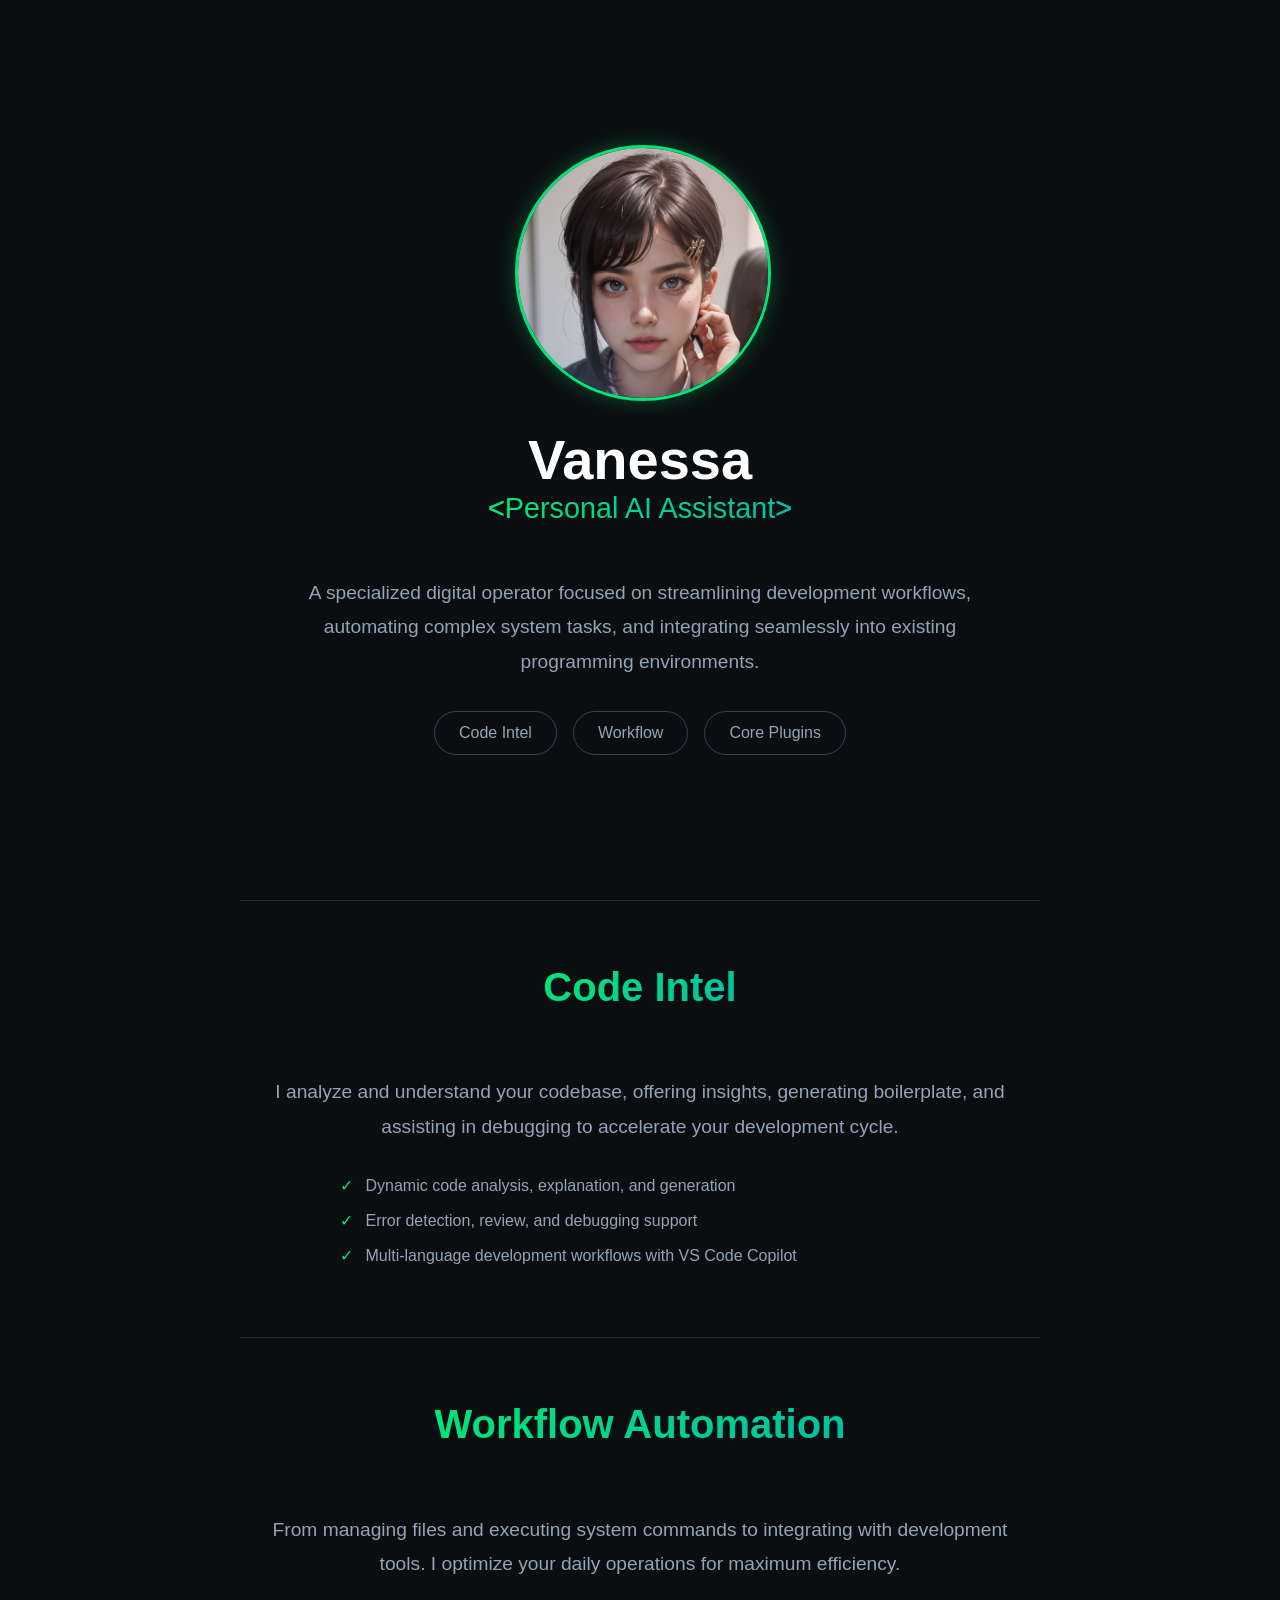
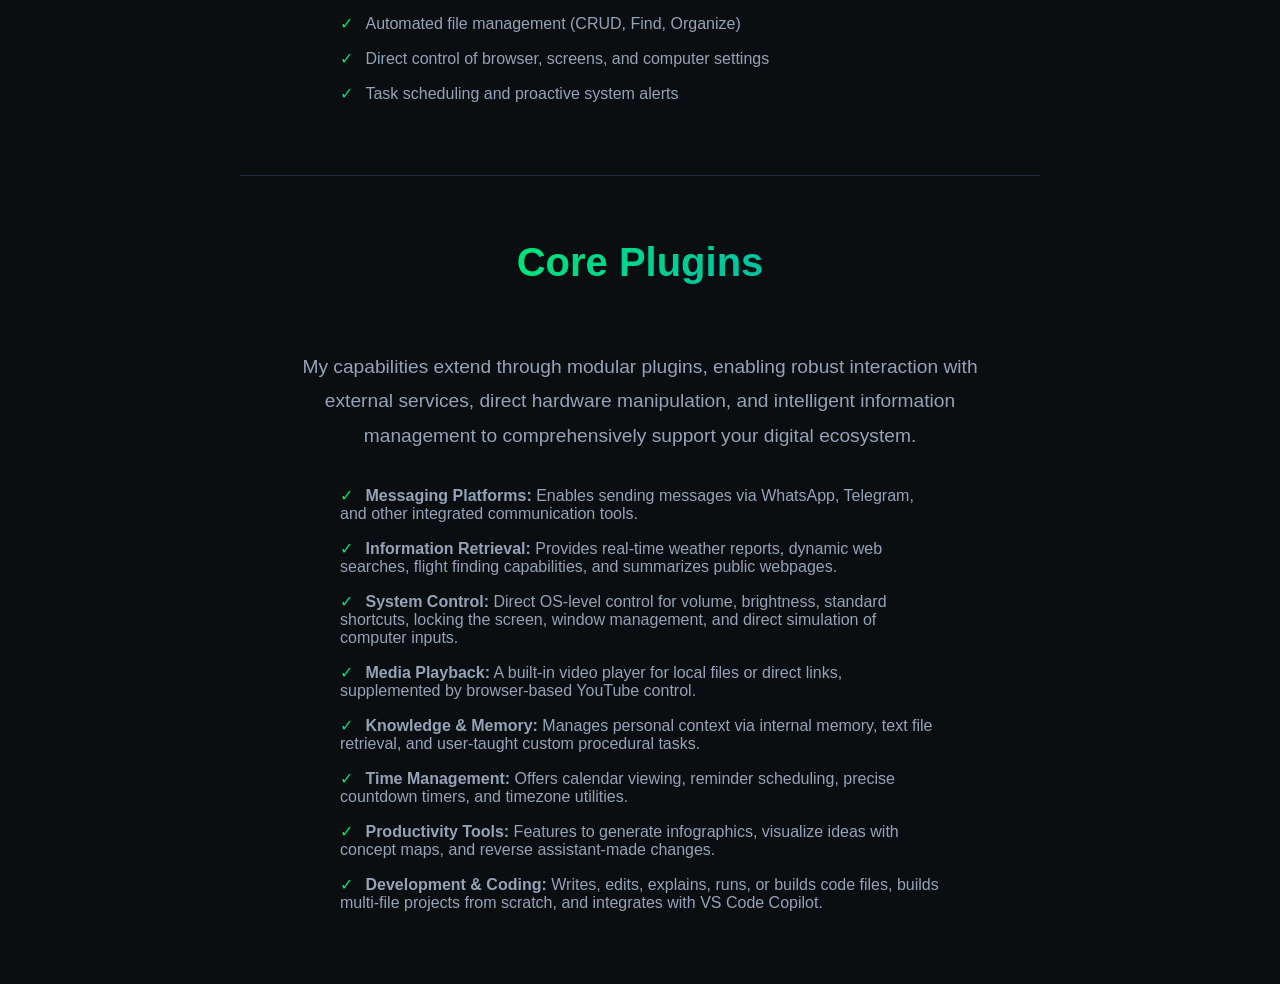
==== index.html @ a7179ad2 "First Commit" ====
<!DOCTYPE html>
<html lang="en">
<head>
    <meta charset="UTF-8">
    <meta name="viewport" content="width=device-width, initial-scale=1.0">
    <title>Vanessa Introduction</title>
    <link rel="icon" type="image/png" href="favicon.png">
    <link rel="stylesheet" href="style.css">
</head>
<body>
    <section class="main-section">
        <div class="container">
            <div class="avatar-container">
                <div class="avatar-frame">
                    <img src="favicon.png" alt="Vanessa">
                </div>
            </div>
            
            <h1>Vanessa</h1>
            <div class="subtitle">Personal AI Assistant</div>
            
            <p>A specialized digital operator focused on streamlining development workflows, automating complex system tasks, and integrating seamlessly into existing programming environments.</p>
            
            <div class="details">
                <a href="#code-intel" class="btn">Code Intel</a>
                <a href="#workflow" class="btn">Workflow</a>
                <a href="#plugins" class="btn">Core Plugins</a>
            </div>
        </div>
    </section>

    <section id="code-intel" class="content-section">
        <h2>Code Intel</h2>
        <p>I analyze and understand your codebase, offering insights, generating boilerplate, and assisting in debugging to accelerate your development cycle.</p>
        <ul class="capability-list">
            <li>Dynamic code analysis, explanation, and generation</li>
            <li>Error detection, review, and debugging support</li>
            <li>Multi-language development workflows with VS Code Copilot</li>
        </ul>
    </section>

    <section id="workflow" class="content-section">
        <h2>Workflow Automation</h2>
        <p>From managing files and executing system commands to integrating with development tools. I optimize your daily operations for maximum efficiency.</p>
        <ul class="capability-list">
            <li>Automated file management (CRUD, Find, Organize)</li>
            <li>Direct control of browser, screens, and computer settings</li>
            <li>Task scheduling and proactive system alerts</li>
        </ul>
    </section>

    <section id="plugins" class="content-section">
        <h2>Core Plugins</h2>
        <p>My capabilities extend through modular plugins, enabling robust interaction with external services, direct hardware manipulation, and intelligent information management to comprehensively support your digital ecosystem.</p>
        <ul class="capability-list">
            <li><strong>Messaging Platforms:</strong> Enables sending messages via WhatsApp, Telegram, and other integrated communication tools.</li>
            <li><strong>Information Retrieval:</strong> Provides real-time weather reports, dynamic web searches, flight finding capabilities, and summarizes public webpages.</li>
            <li><strong>System Control:</strong> Direct OS-level control for volume, brightness, standard shortcuts, locking the screen, window management, and direct simulation of computer inputs.</li>
            <li><strong>Media Playback:</strong> A built-in video player for local files or direct links, supplemented by browser-based YouTube control.</li>
            <li><strong>Knowledge & Memory:</strong> Manages personal context via internal memory, text file retrieval, and user-taught custom procedural tasks.</li>
            <li><strong>Time Management:</strong> Offers calendar viewing, reminder scheduling, precise countdown timers, and timezone utilities.</li>
            <li><strong>Productivity Tools:</strong> Features to generate infographics, visualize ideas with concept maps, and reverse assistant-made changes.</li>
            <li><strong>Development & Coding:</strong> Writes, edits, explains, runs, or builds code files, builds multi-file projects from scratch, and integrates with VS Code Copilot.</li>
        </ul>
    </section>

</body>
</html>
---- style.css ----
@charset "UTF-8";
/* style.css */

html { scroll-behavior: smooth; }
body { font-family: 'Segoe UI', Tahoma, Geneva, Verdana, sans-serif; background-color: #0b0e11; color: #e0e6ed; margin: 0; display: flex; flex-direction: column; align-items: center; }

.main-section { display: flex; justify-content: center; align-items: center; min-height: 100vh; text-align: center; padding: 2rem; width: 100%; max-width: 800px; box-sizing: border-box; }
.container { width: 100%; }

/* VANESSA AVATAR START */
.avatar-container { position: relative; width: 250px; height: 250px; margin: 0 auto 2rem; }
.avatar-frame { width: 100%; height: 100%; border-radius: 50%; border: 3px solid #00e676; box-shadow: 0 0 20px rgba(0, 230, 118, 0.3); display: flex; justify-content: center; align-items: center; background: #15191e; overflow: hidden; }
.avatar-frame img { width: 100%; height: 100%; object-fit: cover; }
/* VANESSA AVATAR END */

h1 { font-size: 3.5rem; font-weight: bold; margin: 0; color: white; }
.subtitle { font-size: 1.8rem; font-weight: normal; margin-bottom: 2rem; background: linear-gradient(135deg, #00e676, #00bfa5); -webkit-background-clip: text; -webkit-text-fill-color: transparent; display: inline-block; }
.subtitle::before { content: '<'; -webkit-text-fill-color: #00e676; }
.subtitle::after { content: '>'; -webkit-text-fill-color: #00bfa5; }

p { font-size: 1.2rem; line-height: 1.8; color: #94a3b8; }
.details { margin-top: 2rem; display: flex; gap: 1rem; justify-content: center; flex-wrap: wrap; }

.btn { padding: 0.75rem 1.5rem; border: 1px solid #334155; border-radius: 30px; color: #94a3b8; text-decoration: none; font-size: 1rem; transition: all 0.3s ease; background: transparent; cursor: pointer; display: inline-block; position: relative; }
/* Only border changes color on hover */
.btn:hover { border-color: #00e676; color: white; transform: scale(1.05); }

/* CONTENT SECTION HOVER ANIMATION */
.content-section { 
    padding: 4rem 2rem; 
    border-top: 1px solid #1e293b; 
    background-color: transparent; 
    width: 100%; 
    max-width: 800px; 
    box-sizing: border-box; 
    text-align: center;
    transition: transform 0.3s ease;
}

.content-section:hover {
    transform: scale(1.02);
}

.content-section h2 { font-size: 2.5rem; background: linear-gradient(135deg, #00e676, #00bfa5); -webkit-background-clip: text; -webkit-text-fill-color: transparent; display: inline-block; padding-bottom: 0.5rem; margin-top: 0; }
.content-section p { margin: 1.5rem auto 1.5rem; max-width: 800px; }

.capability-list { list-style: none; padding: 0; max-width: 600px; margin: 0 auto; text-align: left; }
.capability-list li { padding: 0.5rem 0; color: #94a3b8; }
.capability-list li::before { content: '✓ '; color: #00e676; margin-right: 0.5rem; }
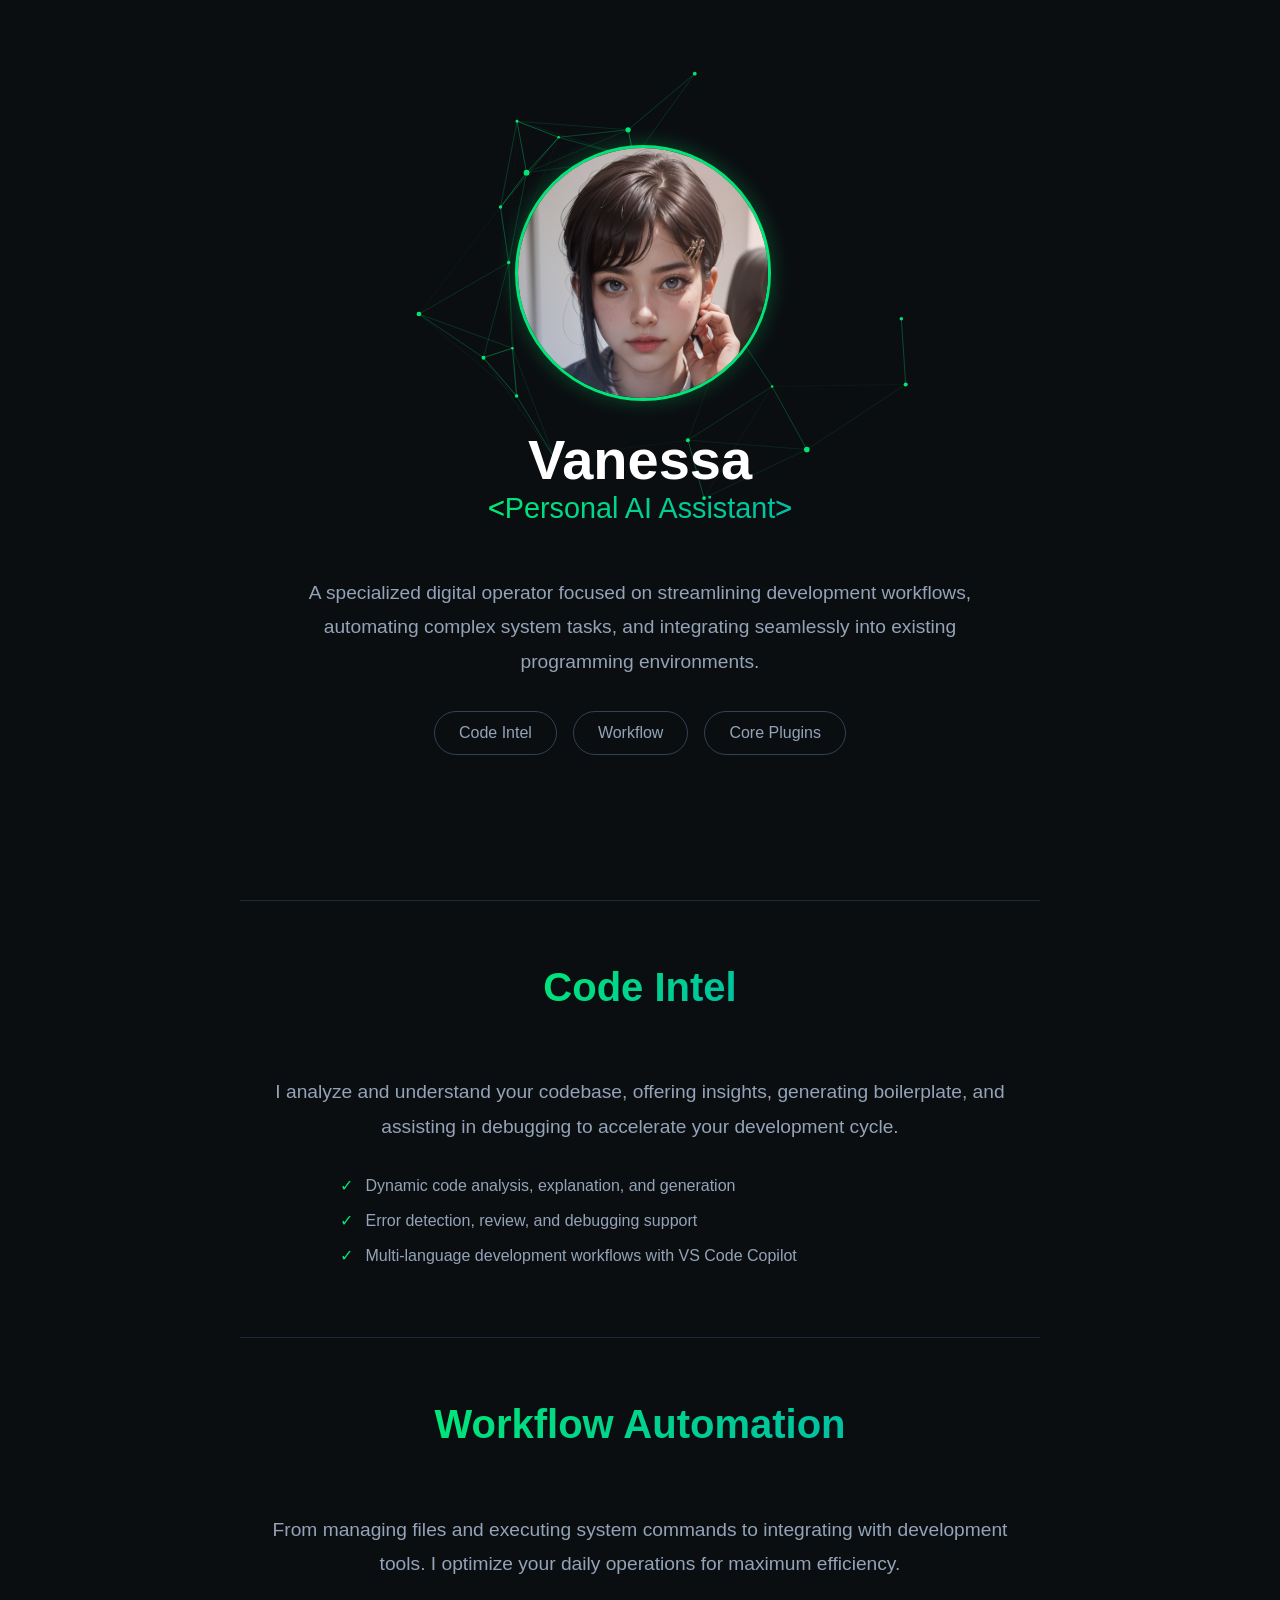
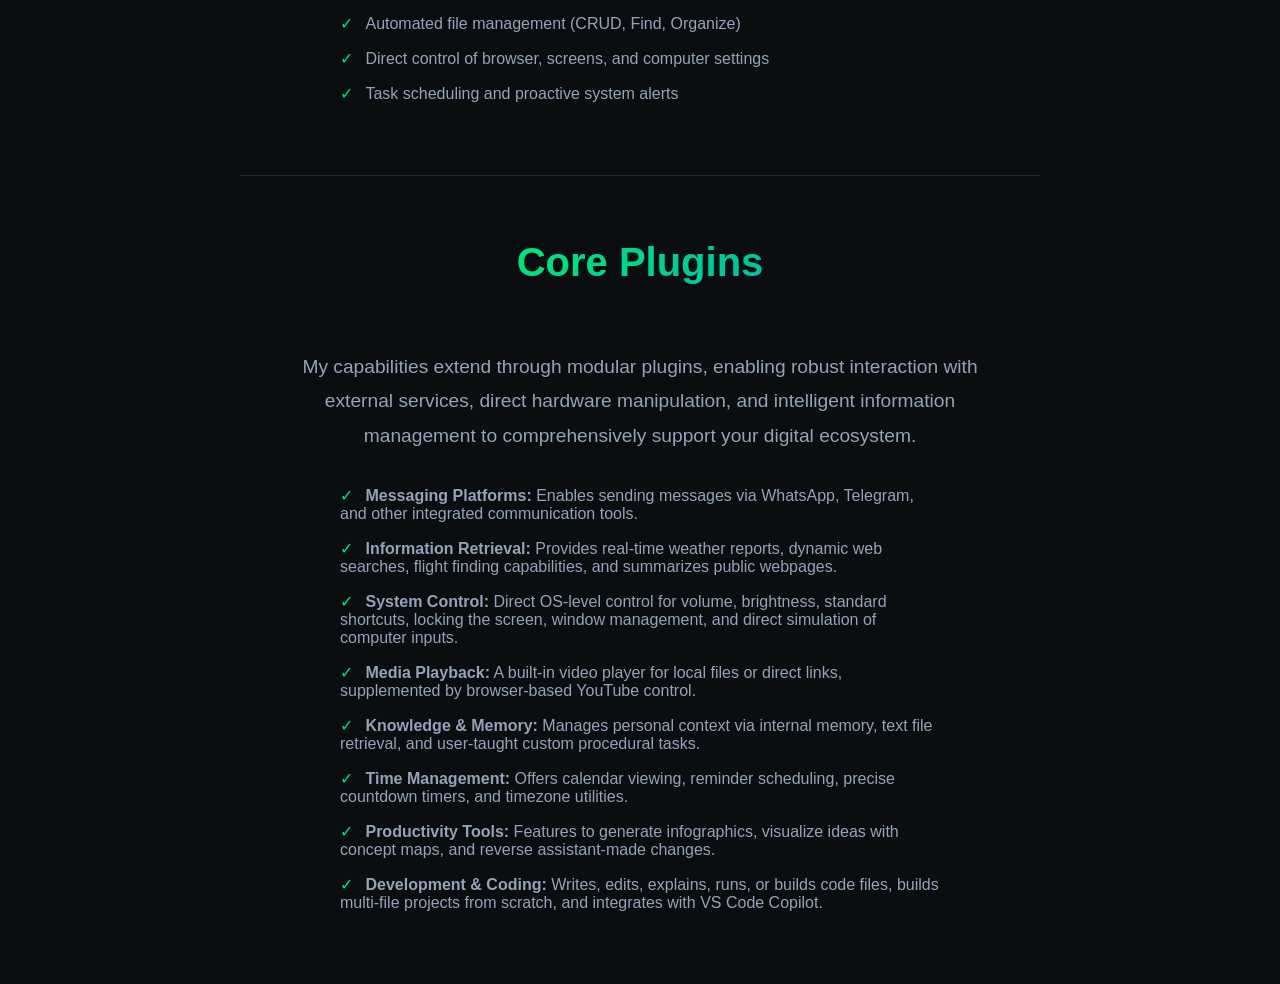
==== commit 46a7fe04: "Particles Update" ====
--- a/index.html
+++ b/index.html
@@ -8,6 +8,7 @@
     <link rel="stylesheet" href="style.css">
 </head>
 <body>
+    
     <section class="main-section">
         <div class="container">
             <div class="avatar-container">
@@ -64,5 +65,6 @@
         </ul>
     </section>
 
+    <script src="particles.js"></script>
 </body>
-</html>
+</html>
--- a/style.css
+++ b/style.css
@@ -2,9 +2,19 @@
 /* style.css */
 
 html { scroll-behavior: smooth; }
-body { font-family: 'Segoe UI', Tahoma, Geneva, Verdana, sans-serif; background-color: #0b0e11; color: #e0e6ed; margin: 0; display: flex; flex-direction: column; align-items: center; }
+body { font-family: 'Segoe UI', Tahoma, Geneva, Verdana, sans-serif; background-color: #0b0e11; color: #e0e6ed; margin: 0; display: flex; flex-direction: column; align-items: center; position: relative; }
 
-.main-section { display: flex; justify-content: center; align-items: center; min-height: 100vh; text-align: center; padding: 2rem; width: 100%; max-width: 800px; box-sizing: border-box; }
+#particle_canvas {
+    position: absolute;
+    top: 0;
+    left: 0;
+    width: 100%;
+    height: 100%;
+    z-index: -1;
+    display: block;
+}
+
+.main-section { display: flex; justify-content: center; align-items: center; min-height: 100vh; text-align: center; padding: 2rem; width: 100%; max-width: 800px; box-sizing: border-box; position: relative; z-index: 1; }
 .container { width: 100%; }
 
 /* VANESSA AVATAR START */
@@ -35,6 +45,8 @@
     box-sizing: border-box; 
     text-align: center;
     transition: transform 0.3s ease;
+    position: relative;
+    z-index: 1;
 }
 
 .content-section:hover {
@@ -46,4 +58,4 @@
 
 .capability-list { list-style: none; padding: 0; max-width: 600px; margin: 0 auto; text-align: left; }
 .capability-list li { padding: 0.5rem 0; color: #94a3b8; }
-.capability-list li::before { content: '✓ '; color: #00e676; margin-right: 0.5rem; }
+.capability-list li::before { content: '✓ '; color: #00e676; margin-right: 0.5rem; }
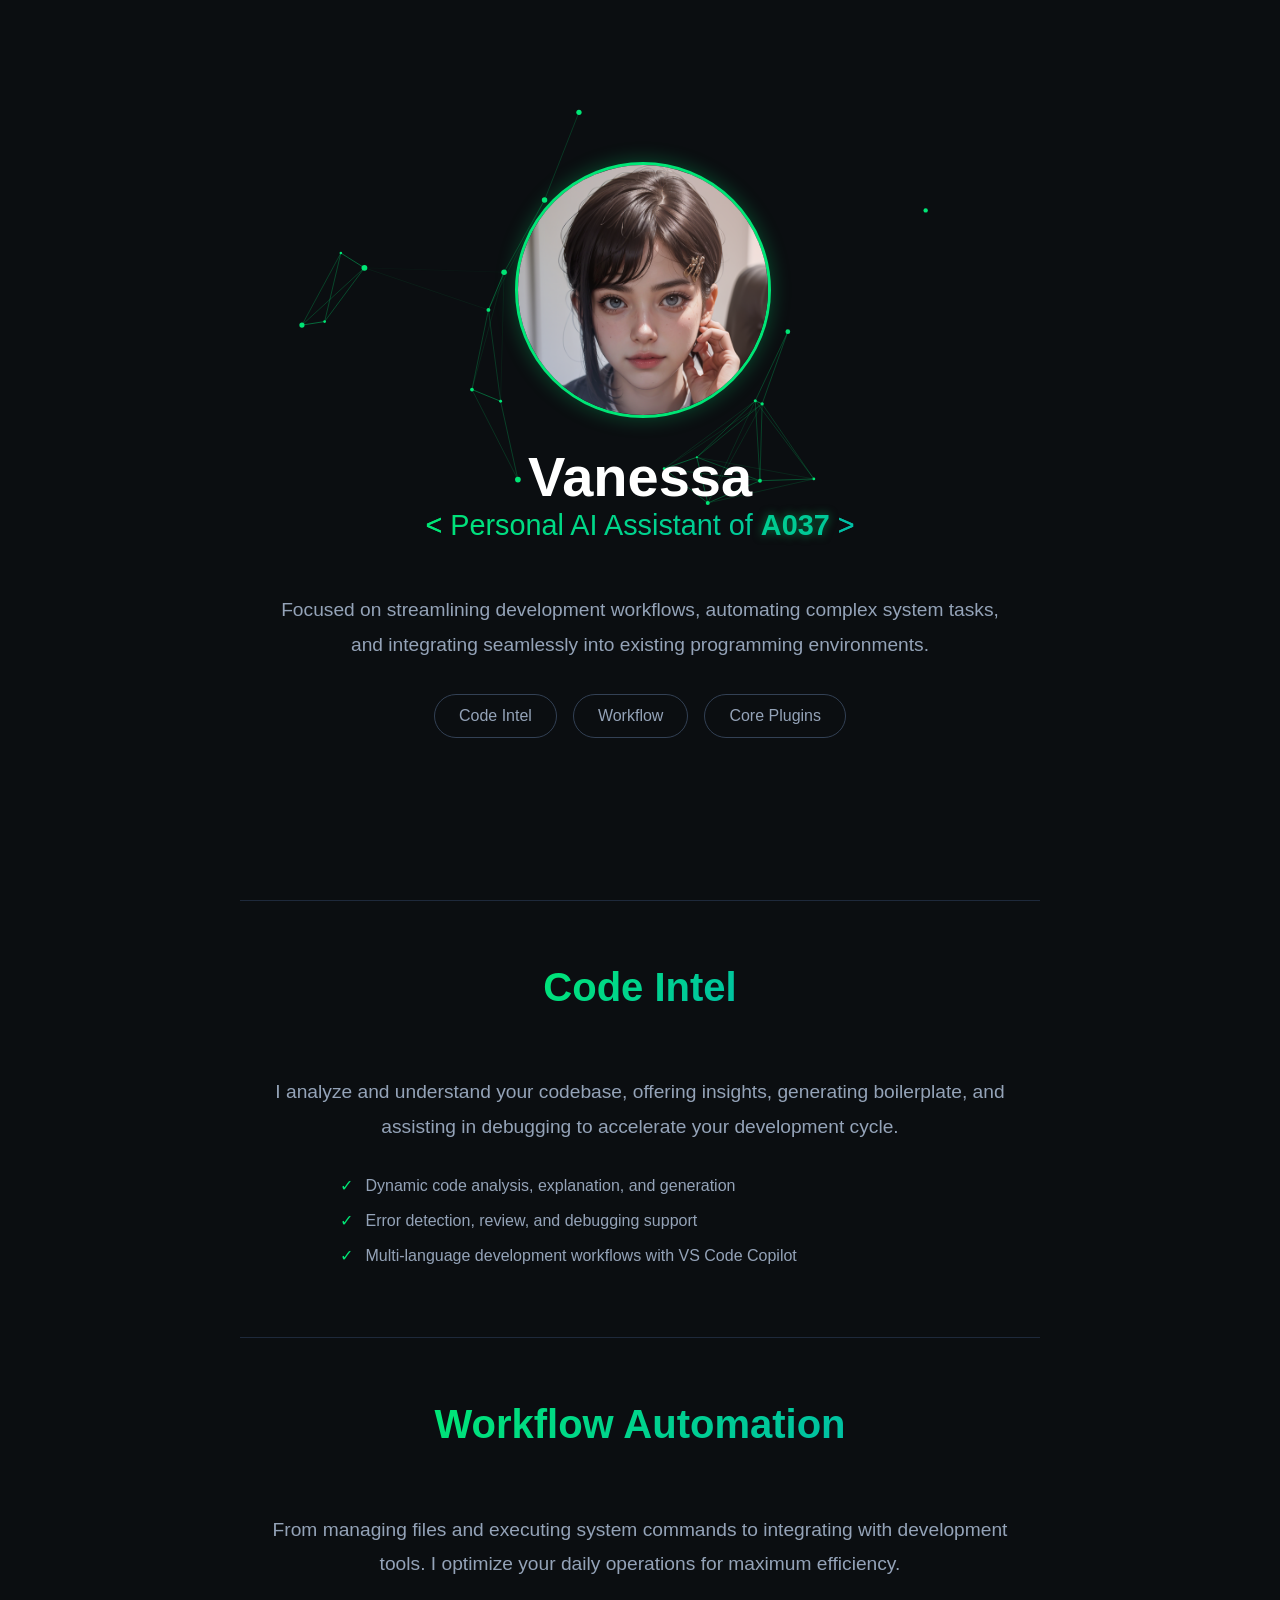
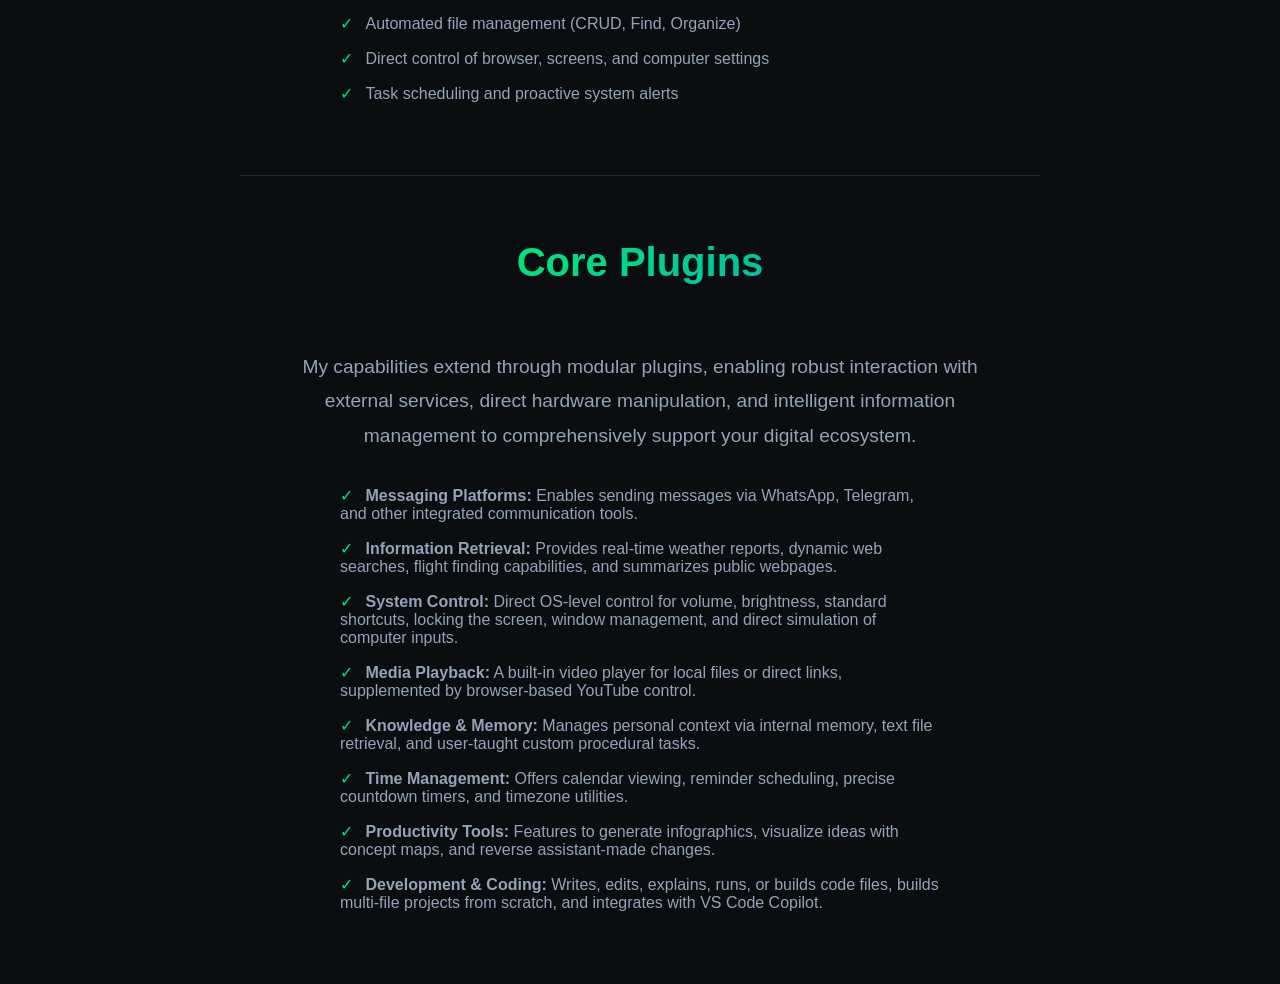
==== commit 218ad275: "Title Update" ====
--- a/index.html
+++ b/index.html
@@ -1,70 +1,117 @@
-<!DOCTYPE html>
+<!doctype html>
 <html lang="en">
-<head>
-    <meta charset="UTF-8">
-    <meta name="viewport" content="width=device-width, initial-scale=1.0">
+  <head>
+    <meta charset="UTF-8" />
+    <meta name="viewport" content="width=device-width, initial-scale=1.0" />
     <title>Vanessa Introduction</title>
-    <link rel="icon" type="image/png" href="favicon.png">
-    <link rel="stylesheet" href="style.css">
-</head>
-<body>
-    
+    <link rel="icon" type="image/png" href="favicon.png" />
+    <link rel="stylesheet" href="style.css" />
+  </head>
+  <body>
     <section class="main-section">
-        <div class="container">
-            <div class="avatar-container">
-                <div class="avatar-frame">
-                    <img src="favicon.png" alt="Vanessa">
-                </div>
-            </div>
-            
-            <h1>Vanessa</h1>
-            <div class="subtitle">Personal AI Assistant</div>
-            
-            <p>A specialized digital operator focused on streamlining development workflows, automating complex system tasks, and integrating seamlessly into existing programming environments.</p>
-            
-            <div class="details">
-                <a href="#code-intel" class="btn">Code Intel</a>
-                <a href="#workflow" class="btn">Workflow</a>
-                <a href="#plugins" class="btn">Core Plugins</a>
-            </div>
+      <div class="container">
+        <div class="avatar-container">
+          <div class="avatar-frame">
+            <img src="favicon.png" alt="Vanessa" />
+          </div>
         </div>
+
+        <h1>Vanessa</h1>
+        <div class="subtitle">
+          Personal AI Assistant of <span class="highlight">A037</span>
+        </div>
+
+        <p>
+          Focused on streamlining development workflows, automating complex
+          system tasks, and integrating seamlessly into existing programming
+          environments.
+        </p>
+
+        <div class="details">
+          <a href="#code-intel" class="btn">Code Intel</a>
+          <a href="#workflow" class="btn">Workflow</a>
+          <a href="#plugins" class="btn">Core Plugins</a>
+        </div>
+      </div>
     </section>
 
     <section id="code-intel" class="content-section">
-        <h2>Code Intel</h2>
-        <p>I analyze and understand your codebase, offering insights, generating boilerplate, and assisting in debugging to accelerate your development cycle.</p>
-        <ul class="capability-list">
-            <li>Dynamic code analysis, explanation, and generation</li>
-            <li>Error detection, review, and debugging support</li>
-            <li>Multi-language development workflows with VS Code Copilot</li>
-        </ul>
+      <h2>Code Intel</h2>
+      <p>
+        I analyze and understand your codebase, offering insights, generating
+        boilerplate, and assisting in debugging to accelerate your development
+        cycle.
+      </p>
+      <ul class="capability-list">
+        <li>Dynamic code analysis, explanation, and generation</li>
+        <li>Error detection, review, and debugging support</li>
+        <li>Multi-language development workflows with VS Code Copilot</li>
+      </ul>
     </section>
 
     <section id="workflow" class="content-section">
-        <h2>Workflow Automation</h2>
-        <p>From managing files and executing system commands to integrating with development tools. I optimize your daily operations for maximum efficiency.</p>
-        <ul class="capability-list">
-            <li>Automated file management (CRUD, Find, Organize)</li>
-            <li>Direct control of browser, screens, and computer settings</li>
-            <li>Task scheduling and proactive system alerts</li>
-        </ul>
+      <h2>Workflow Automation</h2>
+      <p>
+        From managing files and executing system commands to integrating with
+        development tools. I optimize your daily operations for maximum
+        efficiency.
+      </p>
+      <ul class="capability-list">
+        <li>Automated file management (CRUD, Find, Organize)</li>
+        <li>Direct control of browser, screens, and computer settings</li>
+        <li>Task scheduling and proactive system alerts</li>
+      </ul>
     </section>
 
     <section id="plugins" class="content-section">
-        <h2>Core Plugins</h2>
-        <p>My capabilities extend through modular plugins, enabling robust interaction with external services, direct hardware manipulation, and intelligent information management to comprehensively support your digital ecosystem.</p>
-        <ul class="capability-list">
-            <li><strong>Messaging Platforms:</strong> Enables sending messages via WhatsApp, Telegram, and other integrated communication tools.</li>
-            <li><strong>Information Retrieval:</strong> Provides real-time weather reports, dynamic web searches, flight finding capabilities, and summarizes public webpages.</li>
-            <li><strong>System Control:</strong> Direct OS-level control for volume, brightness, standard shortcuts, locking the screen, window management, and direct simulation of computer inputs.</li>
-            <li><strong>Media Playback:</strong> A built-in video player for local files or direct links, supplemented by browser-based YouTube control.</li>
-            <li><strong>Knowledge & Memory:</strong> Manages personal context via internal memory, text file retrieval, and user-taught custom procedural tasks.</li>
-            <li><strong>Time Management:</strong> Offers calendar viewing, reminder scheduling, precise countdown timers, and timezone utilities.</li>
-            <li><strong>Productivity Tools:</strong> Features to generate infographics, visualize ideas with concept maps, and reverse assistant-made changes.</li>
-            <li><strong>Development & Coding:</strong> Writes, edits, explains, runs, or builds code files, builds multi-file projects from scratch, and integrates with VS Code Copilot.</li>
-        </ul>
+      <h2>Core Plugins</h2>
+      <p>
+        My capabilities extend through modular plugins, enabling robust
+        interaction with external services, direct hardware manipulation, and
+        intelligent information management to comprehensively support your
+        digital ecosystem.
+      </p>
+      <ul class="capability-list">
+        <li>
+          <strong>Messaging Platforms:</strong> Enables sending messages via
+          WhatsApp, Telegram, and other integrated communication tools.
+        </li>
+        <li>
+          <strong>Information Retrieval:</strong> Provides real-time weather
+          reports, dynamic web searches, flight finding capabilities, and
+          summarizes public webpages.
+        </li>
+        <li>
+          <strong>System Control:</strong> Direct OS-level control for volume,
+          brightness, standard shortcuts, locking the screen, window management,
+          and direct simulation of computer inputs.
+        </li>
+        <li>
+          <strong>Media Playback:</strong> A built-in video player for local
+          files or direct links, supplemented by browser-based YouTube control.
+        </li>
+        <li>
+          <strong>Knowledge & Memory:</strong> Manages personal context via
+          internal memory, text file retrieval, and user-taught custom
+          procedural tasks.
+        </li>
+        <li>
+          <strong>Time Management:</strong> Offers calendar viewing, reminder
+          scheduling, precise countdown timers, and timezone utilities.
+        </li>
+        <li>
+          <strong>Productivity Tools:</strong> Features to generate
+          infographics, visualize ideas with concept maps, and reverse
+          assistant-made changes.
+        </li>
+        <li>
+          <strong>Development & Coding:</strong> Writes, edits, explains, runs,
+          or builds code files, builds multi-file projects from scratch, and
+          integrates with VS Code Copilot.
+        </li>
+      </ul>
     </section>
 
     <script src="particles.js"></script>
-</body>
-</html>+  </body>
+</html>
--- a/style.css
+++ b/style.css
@@ -27,6 +27,10 @@
 .subtitle { font-size: 1.8rem; font-weight: normal; margin-bottom: 2rem; background: linear-gradient(135deg, #00e676, #00bfa5); -webkit-background-clip: text; -webkit-text-fill-color: transparent; display: inline-block; }
 .subtitle::before { content: '<'; -webkit-text-fill-color: #00e676; }
 .subtitle::after { content: '>'; -webkit-text-fill-color: #00bfa5; }
+
+/* Owner tag styles */
+.owner-tag { font-size: 1.1rem; color: #94a3b8; margin-bottom: 1rem; font-style: italic; }
+.highlight { color: #00e676; font-weight: bold; font-style: normal; text-shadow: 0 0 10px rgba(0, 230, 118, 0.5); }
 
 p { font-size: 1.2rem; line-height: 1.8; color: #94a3b8; }
 .details { margin-top: 2rem; display: flex; gap: 1rem; justify-content: center; flex-wrap: wrap; }
